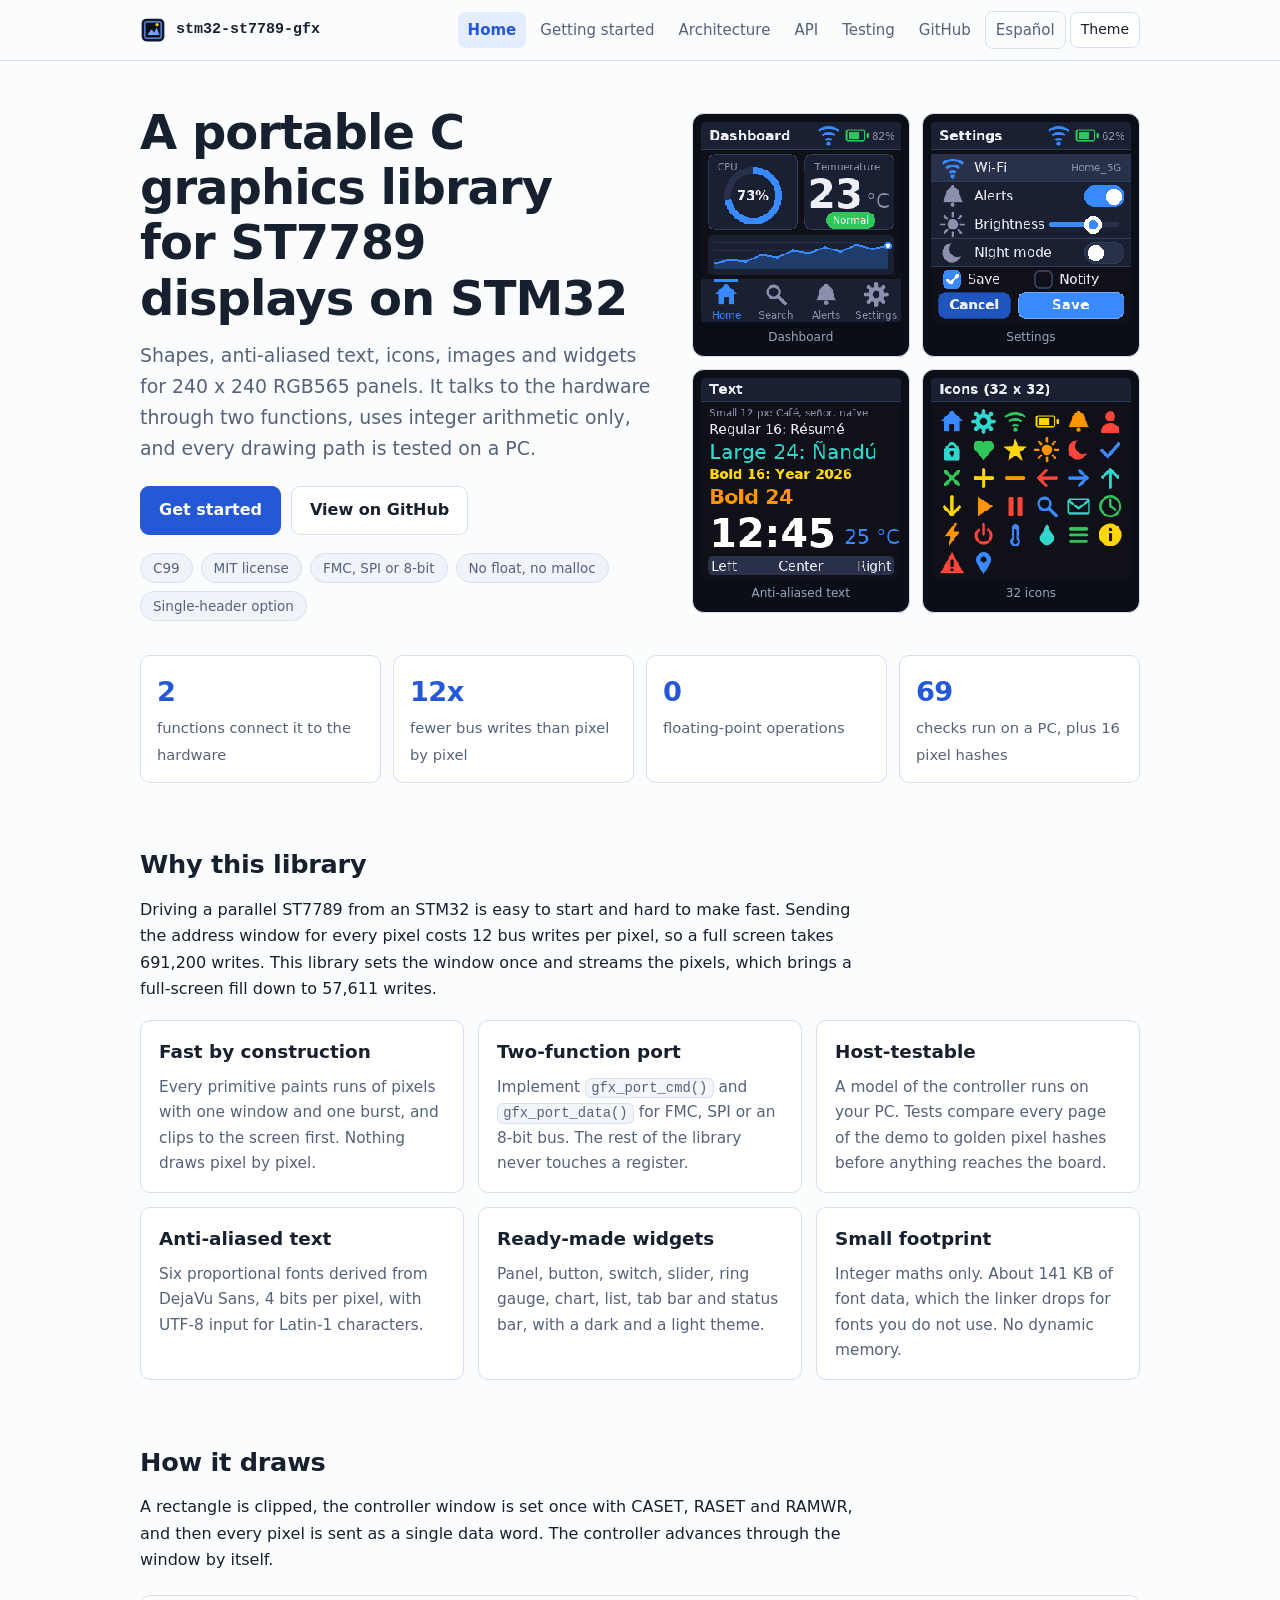
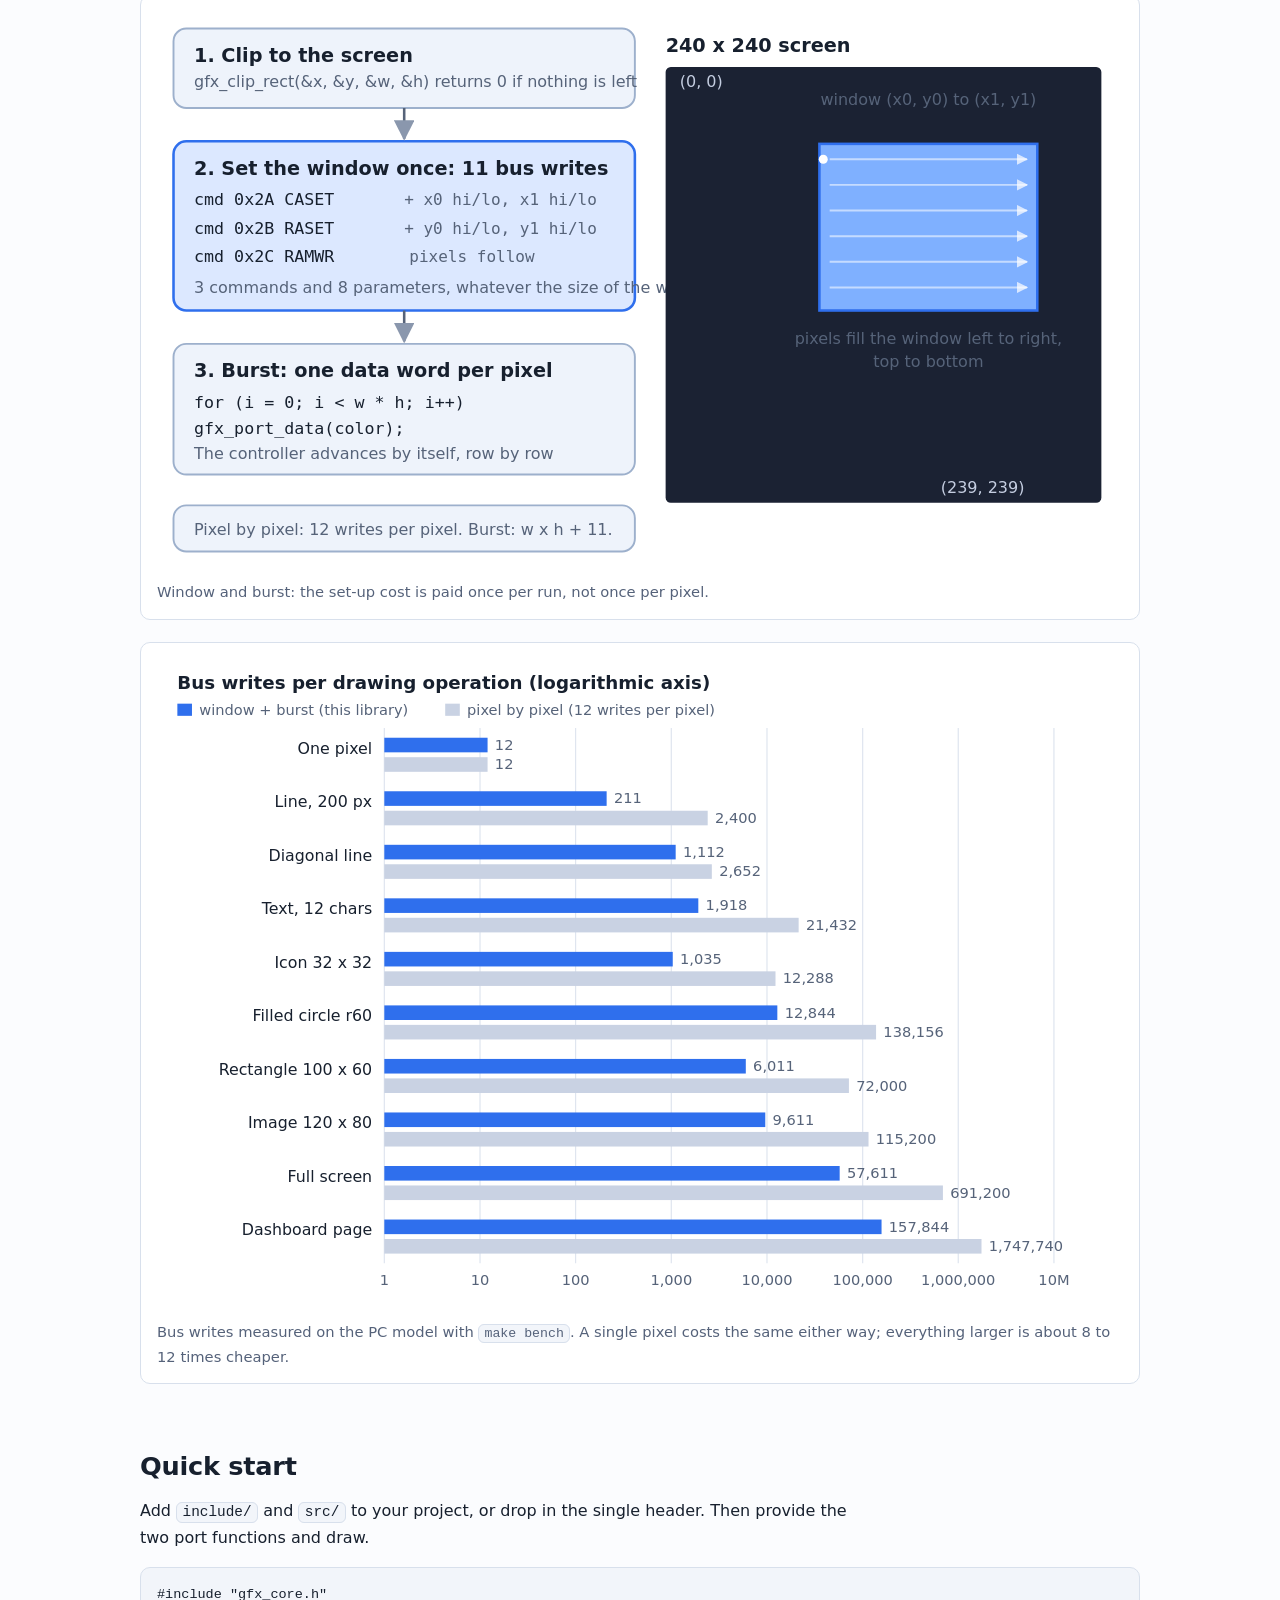
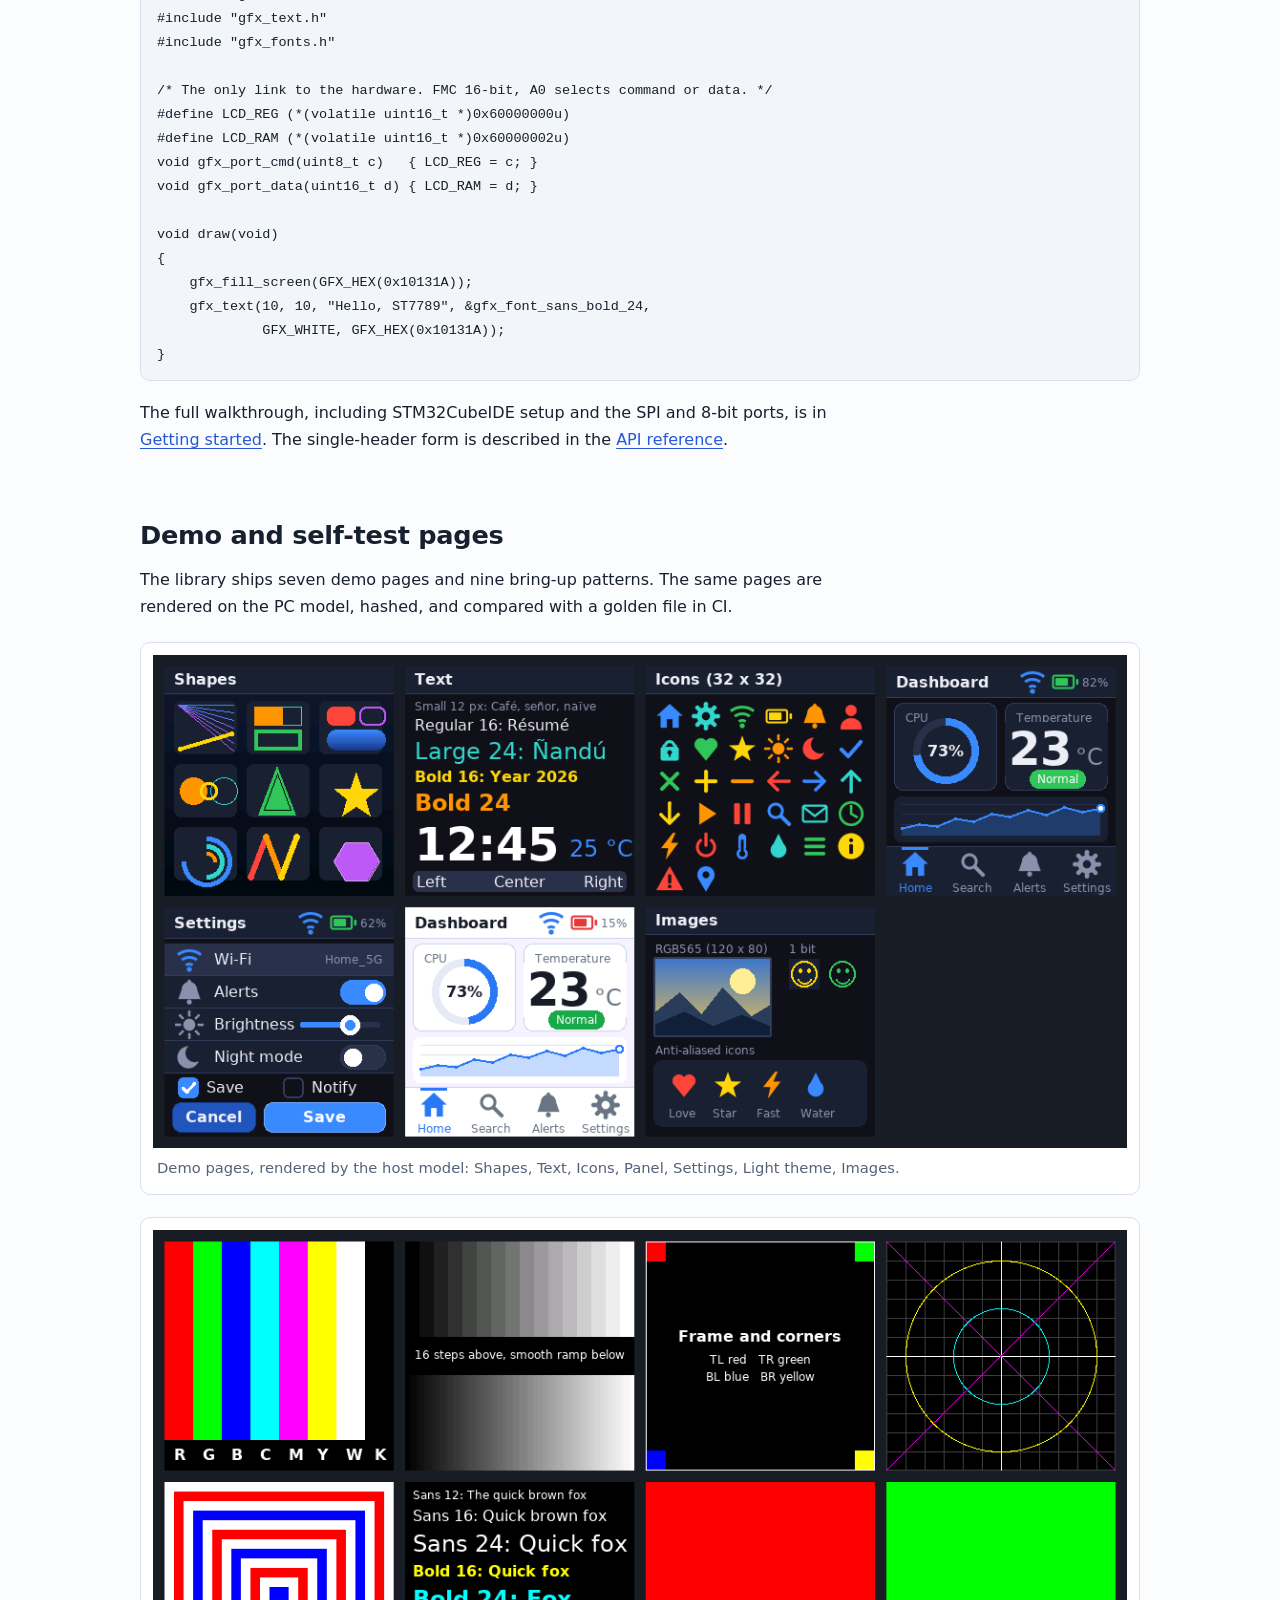
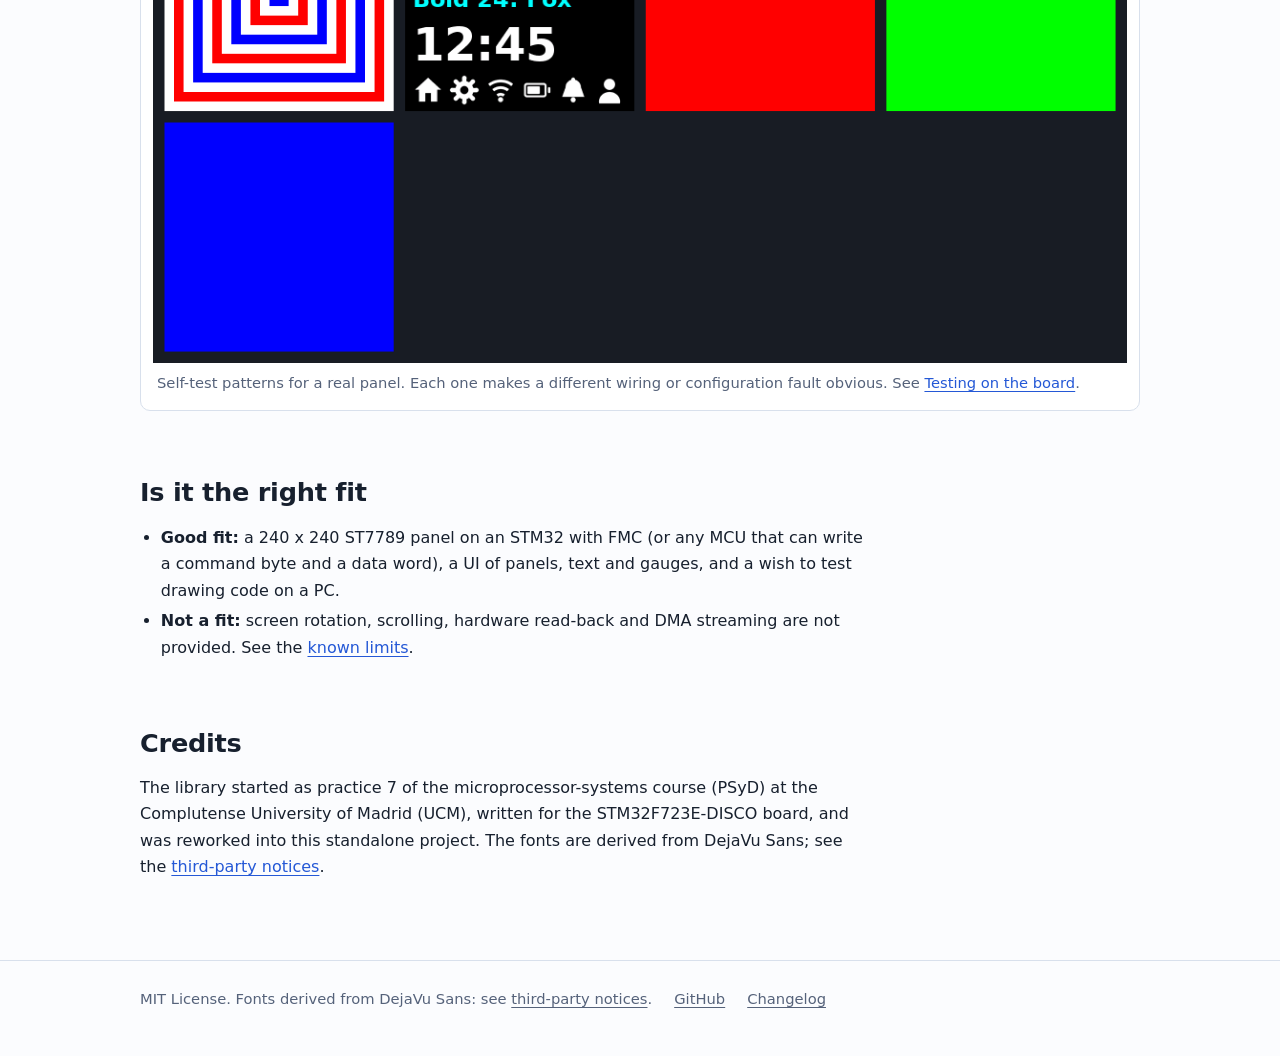
==== docs/index.html @ 598d4463 "Add generated documentation site with SEO metadata and social image Co-Authored-By: Claude Sonnet 5." ====
<!doctype html>
<html lang="en">
<head>
<meta charset="utf-8">
<meta name="viewport" content="width=device-width, initial-scale=1">
<title>STM32 ST7789 Library: Portable C Graphics for FMC LCDs | stm32-st7789-gfx</title>
<meta name="description" content="Portable C library for ST7789 displays on STM32: shapes, anti-aliased fonts, icons and widgets over FMC, SPI or 8-bit. Integer only, tested on a PC.">
<meta name="keywords" content="STM32 ST7789 library, FMC LCD driver, STM32F723E-DISCO, RGB565, embedded GUI in C, anti-aliased fonts for microcontrollers, host-testable">
<meta name="author" content="Juan Pastrana">
<meta name="color-scheme" content="light dark">
<meta name="theme-color" content="#2458d6">
<meta name="robots" content="index, follow, max-image-preview:large">
<link rel="canonical" href="https://juanp-g.github.io/stm32-st7789-gfx/">
<link rel="alternate" hreflang="en" href="https://juanp-g.github.io/stm32-st7789-gfx/">
<link rel="alternate" hreflang="es" href="https://juanp-g.github.io/stm32-st7789-gfx/es/">
<link rel="alternate" hreflang="x-default" href="https://juanp-g.github.io/stm32-st7789-gfx/">
<link rel="icon" href="favicon.svg" type="image/svg+xml">
<link rel="stylesheet" href="assets/style.css">
<meta property="og:type" content="website">
<meta property="og:site_name" content="stm32-st7789-gfx">
<meta property="og:title" content="STM32 ST7789 Library: Portable C Graphics for FMC LCDs | stm32-st7789-gfx">
<meta property="og:description" content="Portable C library for ST7789 displays on STM32: shapes, anti-aliased fonts, icons and widgets over FMC, SPI or 8-bit. Integer only, tested on a PC.">
<meta property="og:url" content="https://juanp-g.github.io/stm32-st7789-gfx/">
<meta property="og:locale" content="en_US">
<meta property="og:image" content="https://juanp-g.github.io/stm32-st7789-gfx/img/og-image.png">
<meta property="og:image:type" content="image/png">
<meta property="og:image:width" content="1200">
<meta property="og:image:height" content="630">
<meta property="og:image:alt" content="stm32-st7789-gfx: graphics for ST7789 displays on STM32, with demo screens">
<meta name="twitter:card" content="summary_large_image">
<meta name="twitter:title" content="STM32 ST7789 Library: Portable C Graphics for FMC LCDs | stm32-st7789-gfx">
<meta name="twitter:description" content="Portable C library for ST7789 displays on STM32: shapes, anti-aliased fonts, icons and widgets over FMC, SPI or 8-bit. Integer only, tested on a PC.">
<meta name="twitter:image" content="https://juanp-g.github.io/stm32-st7789-gfx/img/og-image.png">
<meta name="twitter:image:alt" content="stm32-st7789-gfx: graphics for ST7789 displays on STM32, with demo screens">
<script type="application/ld+json">
{
  "@context": "https://schema.org",
  "@type": "SoftwareSourceCode",
  "name": "stm32-st7789-gfx",
  "description": "Portable C library for ST7789 displays on STM32: shapes, anti-aliased fonts, icons and widgets over FMC, SPI or 8-bit. Integer only, tested on a PC.",
  "url": "https://juanp-g.github.io/stm32-st7789-gfx/",
  "codeRepository": "https://github.com/JuanP-G/stm32-st7789-gfx",
  "programmingLanguage": {
    "@type": "ComputerLanguage",
    "name": "C"
  },
  "runtimePlatform": "STM32 microcontrollers",
  "license": "https://opensource.org/licenses/MIT",
  "version": "1.0.0",
  "datePublished": "2026-10-29",
  "inLanguage": "en",
  "keywords": "STM32 ST7789 library, FMC LCD driver, STM32F723E-DISCO, RGB565, embedded GUI in C, anti-aliased fonts for microcontrollers, host-testable",
  "image": "https://juanp-g.github.io/stm32-st7789-gfx/img/og-image.png",
  "author": {
    "@type": "Person",
    "name": "Juan Pastrana",
    "url": "https://github.com/JuanP-G"
  },
  "about": "Graphics library for ST7789 displays on STM32 (FMC, RGB565, 240 x 240)"
}
</script>
</head>
<body>
<a class="skip" href="#main">Skip to content</a>
<header class="site-header">
  <div class="wrap">
    <a class="brand" href="index.html"><img src="favicon.svg" alt="" width="26" height="26">stm32-st7789-gfx</a>
    <nav class="nav" aria-label="Main"><a href="index.html" aria-current="page">Home</a><a href="getting-started.html">Getting started</a><a href="architecture.html">Architecture</a><a href="api.html">API</a><a href="testing.html">Testing</a><a href="https://github.com/JuanP-G/stm32-st7789-gfx">GitHub</a><a class="lang" href="es/" hreflang="es" lang="es">Español</a><button class="theme-btn" id="theme-toggle" type="button" aria-label="Toggle light or dark theme">Theme</button></nav>
  </div>
</header>
<main id="main">
  <div class="wrap">
<article><section class="hero" aria-labelledby="title">
  <div>
    <h1 id="title">A portable C graphics library for ST7789 displays on STM32</h1>
    <p class="lead">Shapes, anti-aliased text, icons, images and widgets for 240 x 240 RGB565 panels. It talks to the hardware through two functions, uses integer arithmetic only, and every drawing path is tested on a PC.</p>
    <div class="btns">
      <a class="btn primary" href="getting-started.html">Get started</a>
      <a class="btn" href="https://github.com/JuanP-G/stm32-st7789-gfx">View on GitHub</a>
    </div>
    <ul class="badges" aria-label="Key facts">
      <li>C99</li>
      <li>MIT license</li>
      <li>FMC, SPI or 8-bit</li>
      <li>No float, no malloc</li>
      <li>Single-header option</li>
    </ul>
  </div>
  <div class="shots">
    <figure class="shot"><img src="img/screens/demo_3.png" width="240" height="240" alt="Dashboard demo page with a CPU ring gauge, a temperature reading, a line chart and a tab bar"><figcaption>Dashboard</figcaption></figure>
    <figure class="shot"><img src="img/screens/demo_4.png" width="240" height="240" alt="Settings demo page with list rows, switches, a slider, check boxes and buttons"><figcaption>Settings</figcaption></figure>
    <figure class="shot"><img src="img/screens/demo_1.png" width="240" height="240" alt="Text demo page showing five anti-aliased font sizes and a large clock"><figcaption>Anti-aliased text</figcaption></figure>
    <figure class="shot"><img src="img/screens/demo_2.png" width="240" height="240" alt="Icons demo page with 32 colourful icons in a grid"><figcaption>32 icons</figcaption></figure>
  </div>
</section>

<div class="stats">
  <div class="stat"><b>2</b><span>functions connect it to the hardware</span></div>
  <div class="stat"><b>12x</b><span>fewer bus writes than pixel by pixel</span></div>
  <div class="stat"><b>0</b><span>floating-point operations</span></div>
  <div class="stat"><b>69</b><span>checks run on a PC, plus 16 pixel hashes</span></div>
</div>

<h2 id="why">Why this library</h2>
<p>Driving a parallel ST7789 from an STM32 is easy to start and hard to make fast. Sending the address window for every pixel costs 12 bus writes per pixel, so a full screen takes 691,200 writes. This library sets the window once and streams the pixels, which brings a full-screen fill down to 57,611 writes.</p>
<div class="grid">
  <div class="card"><h3>Fast by construction</h3><p>Every primitive paints runs of pixels with one window and one burst, and clips to the screen first. Nothing draws pixel by pixel.</p></div>
  <div class="card"><h3>Two-function port</h3><p>Implement <code>gfx_port_cmd()</code> and <code>gfx_port_data()</code> for FMC, SPI or an 8-bit bus. The rest of the library never touches a register.</p></div>
  <div class="card"><h3>Host-testable</h3><p>A model of the controller runs on your PC. Tests compare every page of the demo to golden pixel hashes before anything reaches the board.</p></div>
  <div class="card"><h3>Anti-aliased text</h3><p>Six proportional fonts derived from DejaVu Sans, 4 bits per pixel, with UTF-8 input for Latin-1 characters.</p></div>
  <div class="card"><h3>Ready-made widgets</h3><p>Panel, button, switch, slider, ring gauge, chart, list, tab bar and status bar, with a dark and a light theme.</p></div>
  <div class="card"><h3>Small footprint</h3><p>Integer maths only. About 141 KB of font data, which the linker drops for fonts you do not use. No dynamic memory.</p></div>
</div>

<h2 id="how">How it draws</h2>
<p>A rectangle is clipped, the controller window is set once with CASET, RASET and RAMWR, and then every pixel is sent as a single data word. The controller advances through the window by itself.</p>
<figure class="diagram">
  <img src="img/window-burst.svg" width="760" height="440" alt="Flow of window and burst drawing: clip, set the window with 11 bus writes, then stream one data word per pixel" loading="lazy">
  <figcaption>Window and burst: the set-up cost is paid once per run, not once per pixel.</figcaption>
</figure>
<figure class="diagram">
  <img src="img/writes-comparison.svg" width="800" height="540" alt="Logarithmic bar chart of bus writes per drawing operation, window and burst against pixel by pixel" loading="lazy">
  <figcaption>Bus writes measured on the PC model with <code>make bench</code>. A single pixel costs the same either way; everything larger is about 8 to 12 times cheaper.</figcaption>
</figure>

<h2 id="quickstart">Quick start</h2>
<p>Add <code>include/</code> and <code>src/</code> to your project, or drop in the single header. Then provide the two port functions and draw.</p>
<pre><code>#include "gfx_core.h"
#include "gfx_text.h"
#include "gfx_fonts.h"

/* The only link to the hardware. FMC 16-bit, A0 selects command or data. */
#define LCD_REG (*(volatile uint16_t *)0x60000000u)
#define LCD_RAM (*(volatile uint16_t *)0x60000002u)
void gfx_port_cmd(uint8_t c)   { LCD_REG = c; }
void gfx_port_data(uint16_t d) { LCD_RAM = d; }

void draw(void)
{
    gfx_fill_screen(GFX_HEX(0x10131A));
    gfx_text(10, 10, "Hello, ST7789", &amp;gfx_font_sans_bold_24,
             GFX_WHITE, GFX_HEX(0x10131A));
}</code></pre>
<p>The full walkthrough, including STM32CubeIDE setup and the SPI and 8-bit ports, is in <a href="getting-started.html">Getting started</a>. The single-header form is described in the <a href="api.html#single-header">API reference</a>.</p>

<h2 id="gallery">Demo and self-test pages</h2>
<p>The library ships seven demo pages and nine bring-up patterns. The same pages are rendered on the PC model, hashed, and compared with a golden file in CI.</p>
<figure class="diagram">
  <img src="img/screens/demo_sheet.png" width="1020" height="516" alt="Contact sheet of the seven demo pages: Shapes, Text, Icons, Panel, Settings, Light theme and Images" loading="lazy">
  <figcaption>Demo pages, rendered by the host model: Shapes, Text, Icons, Panel, Settings, Light theme, Images.</figcaption>
</figure>
<figure class="diagram">
  <img src="img/screens/selftest_sheet.png" width="1020" height="768" alt="Contact sheet of the nine self-test patterns: colour bars, gray ramp, frame and corners, grid, nested rectangles, text and icons, and solid red, green and blue" loading="lazy">
  <figcaption>Self-test patterns for a real panel. Each one makes a different wiring or configuration fault obvious. See <a href="testing.html#board">Testing on the board</a>.</figcaption>
</figure>

<h2 id="fit">Is it the right fit</h2>
<ul>
  <li><b>Good fit:</b> a 240 x 240 ST7789 panel on an STM32 with FMC (or any MCU that can write a command byte and a data word), a UI of panels, text and gauges, and a wish to test drawing code on a PC.</li>
  <li><b>Not a fit:</b> screen rotation, scrolling, hardware read-back and DMA streaming are not provided. See the <a href="getting-started.html#limits">known limits</a>.</li>
</ul>

<h2 id="credits">Credits</h2>
<p>The library started as practice 7 of the microprocessor-systems course (PSyD) at the Complutense University of Madrid (UCM), written for the STM32F723E-DISCO board, and was reworked into this standalone project. The fonts are derived from DejaVu Sans; see the <a href="https://github.com/JuanP-G/stm32-st7789-gfx/blob/main/THIRD_PARTY_NOTICES.md">third-party notices</a>.</p>
</article>
  </div>
</main>
<footer class="site-footer">
  <div class="wrap"><span>MIT License. Fonts derived from DejaVu Sans: see <a href="https://github.com/JuanP-G/stm32-st7789-gfx/blob/main/THIRD_PARTY_NOTICES.md">third-party notices</a>.</span><a href="https://github.com/JuanP-G/stm32-st7789-gfx">GitHub</a><a href="https://github.com/JuanP-G/stm32-st7789-gfx/blob/main/CHANGELOG.md">Changelog</a></div>
</footer>
<script src="assets/site.js" defer></script>
</body>
</html>
---- docs/assets/style.css ----
/* stm32-st7789-gfx documentation site. One stylesheet, no framework. */
:root {
  --bg: #fbfcfe;
  --surface: #ffffff;
  --surface2: #f0f4fa;
  --border: #d8e0ec;
  --text: #17202e;
  --dim: #55627a;
  --accent: #2458d6;
  --accent-ink: #ffffff;
  --accent-soft: #e4ecff;
  --code-bg: #f2f5fa;
  --warn: #8a4b08;
  --warn-bg: #fff4e3;
  --radius: 10px;
  --maxw: 1040px;
  --mono: ui-monospace, SFMono-Regular, Menlo, Consolas, "Liberation Mono", monospace;
  --sans: system-ui, -apple-system, "Segoe UI", Roboto, "Helvetica Neue", Arial, sans-serif;
  color-scheme: light;
}
@media (prefers-color-scheme: dark) {
  :root:not([data-theme="light"]) {
    --bg: #0e121a; --surface: #151b26; --surface2: #1b2331; --border: #29344a;
    --text: #e8edf6; --dim: #9aa7bd; --accent: #7aa8ff; --accent-ink: #0b1220;
    --accent-soft: #1b2a4a; --code-bg: #111826; --warn: #f2b36a; --warn-bg: #2f2417;
    color-scheme: dark;
  }
}
:root[data-theme="dark"] {
  --bg: #0e121a; --surface: #151b26; --surface2: #1b2331; --border: #29344a;
  --text: #e8edf6; --dim: #9aa7bd; --accent: #7aa8ff; --accent-ink: #0b1220;
  --accent-soft: #1b2a4a; --code-bg: #111826; --warn: #f2b36a; --warn-bg: #2f2417;
  color-scheme: dark;
}

* { box-sizing: border-box; }
html { scroll-behavior: smooth; scroll-padding-top: 76px; }
body {
  margin: 0; background: var(--bg); color: var(--text);
  font: 16px/1.65 var(--sans); -webkit-text-size-adjust: 100%;
}
.skip { position: absolute; left: 16px; top: -48px; background: var(--accent); color: var(--accent-ink);
  padding: 8px 14px; border-radius: 0 0 8px 8px; z-index: 50; }
.skip:focus { top: 0; }
a { color: var(--accent); text-underline-offset: 3px; }
a:hover { text-decoration-thickness: 2px; }
:focus-visible { outline: 3px solid var(--accent); outline-offset: 2px; border-radius: 4px; }

.wrap { max-width: var(--maxw); margin: 0 auto; padding: 0 20px; }

/* header */
.site-header { position: sticky; top: 0; z-index: 20; background: color-mix(in srgb, var(--bg) 88%, transparent);
  backdrop-filter: blur(10px); border-bottom: 1px solid var(--border); }
.site-header .wrap { display: flex; align-items: center; gap: 16px; min-height: 60px; flex-wrap: wrap; }
.brand { font-weight: 700; color: var(--text); text-decoration: none; display: flex; align-items: center; gap: 10px;
  font-family: var(--mono); font-size: 15px; }
.brand img { width: 26px; height: 26px; }
.nav { display: flex; gap: 4px; flex-wrap: wrap; margin-left: auto; align-items: center; }
.nav a { color: var(--dim); text-decoration: none; padding: 6px 10px; border-radius: 8px; font-size: 15px; }
.nav a:hover { background: var(--surface2); color: var(--text); }
.nav a[aria-current="page"] { color: var(--accent); background: var(--accent-soft); font-weight: 600; }
.nav .lang { border: 1px solid var(--border); }
.theme-btn { border: 1px solid var(--border); background: var(--surface); color: var(--text); border-radius: 8px;
  padding: 5px 10px; font: inherit; font-size: 14px; cursor: pointer; }
.theme-btn:hover { background: var(--surface2); }

/* typography */
main { padding: 36px 0 64px; }
h1 { font-size: clamp(2rem, 5vw, 3rem); line-height: 1.15; margin: 0 0 14px; letter-spacing: -0.02em; text-wrap: balance; }
h2 { font-size: 1.6rem; line-height: 1.25; margin: 2.6em 0 .6em; letter-spacing: -0.01em; text-wrap: balance; }
h3 { font-size: 1.15rem; margin: 1.8em 0 .4em; }
p { margin: 0 0 1em; max-width: 72ch; }
.lead { font-size: 1.18rem; color: var(--dim); max-width: 62ch; }
ul, ol { padding-left: 1.3em; max-width: 72ch; }
li { margin: .25em 0; }
code { font-family: var(--mono); font-size: .9em; background: var(--code-bg); border: 1px solid var(--border);
  padding: .1em .38em; border-radius: 6px; }
pre { background: var(--code-bg); border: 1px solid var(--border); border-radius: var(--radius); padding: 14px 16px;
  overflow-x: auto; line-height: 1.5; tab-size: 4; margin: 0 0 1.2em; }
pre code { background: none; border: 0; padding: 0; font-size: 13.5px; }
.cap { color: var(--dim); font-size: .92rem; margin: -.4em 0 1.4em; }

/* hero */
.hero { display: grid; grid-template-columns: minmax(0, 1.15fr) minmax(0, 1fr); gap: 36px; align-items: center; padding: 8px 0 12px; }
.hero .shots { display: grid; grid-template-columns: 1fr 1fr; gap: 12px; }
.shot { background: #0a0e16; border: 1px solid var(--border); border-radius: 12px; padding: 8px; margin: 0; }
.shot img { display: block; width: 100%; height: auto; image-rendering: pixelated; border-radius: 4px; }
.shot figcaption { color: #9aa7bd; font-size: 12px; text-align: center; padding-top: 6px; }
.btns { display: flex; flex-wrap: wrap; gap: 10px; margin: 22px 0 6px; }
.btn { display: inline-block; padding: 10px 18px; border-radius: 9px; text-decoration: none; font-weight: 600;
  border: 1px solid var(--border); color: var(--text); background: var(--surface); }
.btn:hover { background: var(--surface2); }
.btn.primary { background: var(--accent); color: var(--accent-ink); border-color: var(--accent); }
.btn.primary:hover { filter: brightness(1.08); }
.badges { display: flex; flex-wrap: wrap; gap: 8px; padding: 0; list-style: none; margin: 18px 0 0; }
.badges li { margin: 0; background: var(--surface2); border: 1px solid var(--border); border-radius: 999px;
  padding: 3px 12px; font-size: 13.5px; color: var(--dim); }

/* cards and grids */
.grid { display: grid; grid-template-columns: repeat(auto-fit, minmax(240px, 1fr)); gap: 14px; margin: 18px 0; }
.card { background: var(--surface); border: 1px solid var(--border); border-radius: var(--radius); padding: 16px 18px; }
.card h3 { margin-top: 0; }
.card p { margin-bottom: 0; color: var(--dim); font-size: .96rem; }
.stats { display: grid; grid-template-columns: repeat(auto-fit, minmax(150px, 1fr)); gap: 12px; margin: 22px 0; }
.stat { background: var(--surface); border: 1px solid var(--border); border-radius: var(--radius); padding: 14px 16px; }
.stat b { display: block; font-size: 1.7rem; letter-spacing: -0.02em; color: var(--accent); }
.stat span { color: var(--dim); font-size: .92rem; }

/* figures */
figure.diagram { margin: 22px 0; background: var(--surface); border: 1px solid var(--border); border-radius: var(--radius); padding: 12px; }
figure.diagram img { display: block; width: 100%; height: auto; }
figure.diagram figcaption { color: var(--dim); font-size: .92rem; padding: 8px 4px 2px; }

/* tables */
.tablewrap { overflow-x: auto; margin: 0 0 1.4em; border: 1px solid var(--border); border-radius: var(--radius); background: var(--surface); }
table { border-collapse: collapse; width: 100%; font-size: .94rem; }
th, td { text-align: left; padding: 9px 13px; border-bottom: 1px solid var(--border); vertical-align: top; }
th { background: var(--surface2); font-weight: 600; white-space: nowrap; }
tr:last-child td { border-bottom: 0; }
td code { white-space: nowrap; }

.note { background: var(--warn-bg); border: 1px solid color-mix(in srgb, var(--warn) 40%, transparent); color: var(--text);
  border-radius: var(--radius); padding: 12px 16px; margin: 0 0 1.4em; max-width: 72ch; }
.note b:first-child { color: var(--warn); }

/* page layout with table of contents */
.doc { display: grid; grid-template-columns: minmax(0, 1fr) 220px; gap: 40px; align-items: start; }
.toc { position: sticky; top: 84px; font-size: .92rem; border-left: 2px solid var(--border); padding-left: 14px; }
.toc b { display: block; margin-bottom: 6px; color: var(--dim); font-size: .8rem; text-transform: uppercase; letter-spacing: .06em; }
.toc a { display: block; padding: 3px 0; color: var(--dim); text-decoration: none; }
.toc a:hover { color: var(--accent); }

/* footer */
.site-footer { border-top: 1px solid var(--border); padding: 26px 0 40px; color: var(--dim); font-size: .92rem; }
.site-footer .wrap { display: flex; flex-wrap: wrap; gap: 8px 22px; }
.site-footer a { color: var(--dim); }

@media (max-width: 860px) {
  .hero, .doc { grid-template-columns: minmax(0, 1fr); }
  .toc { display: none; }
  .nav { margin-left: 0; }
  main { padding-top: 24px; }
}
@media (prefers-reduced-motion: reduce) { html { scroll-behavior: auto; } }
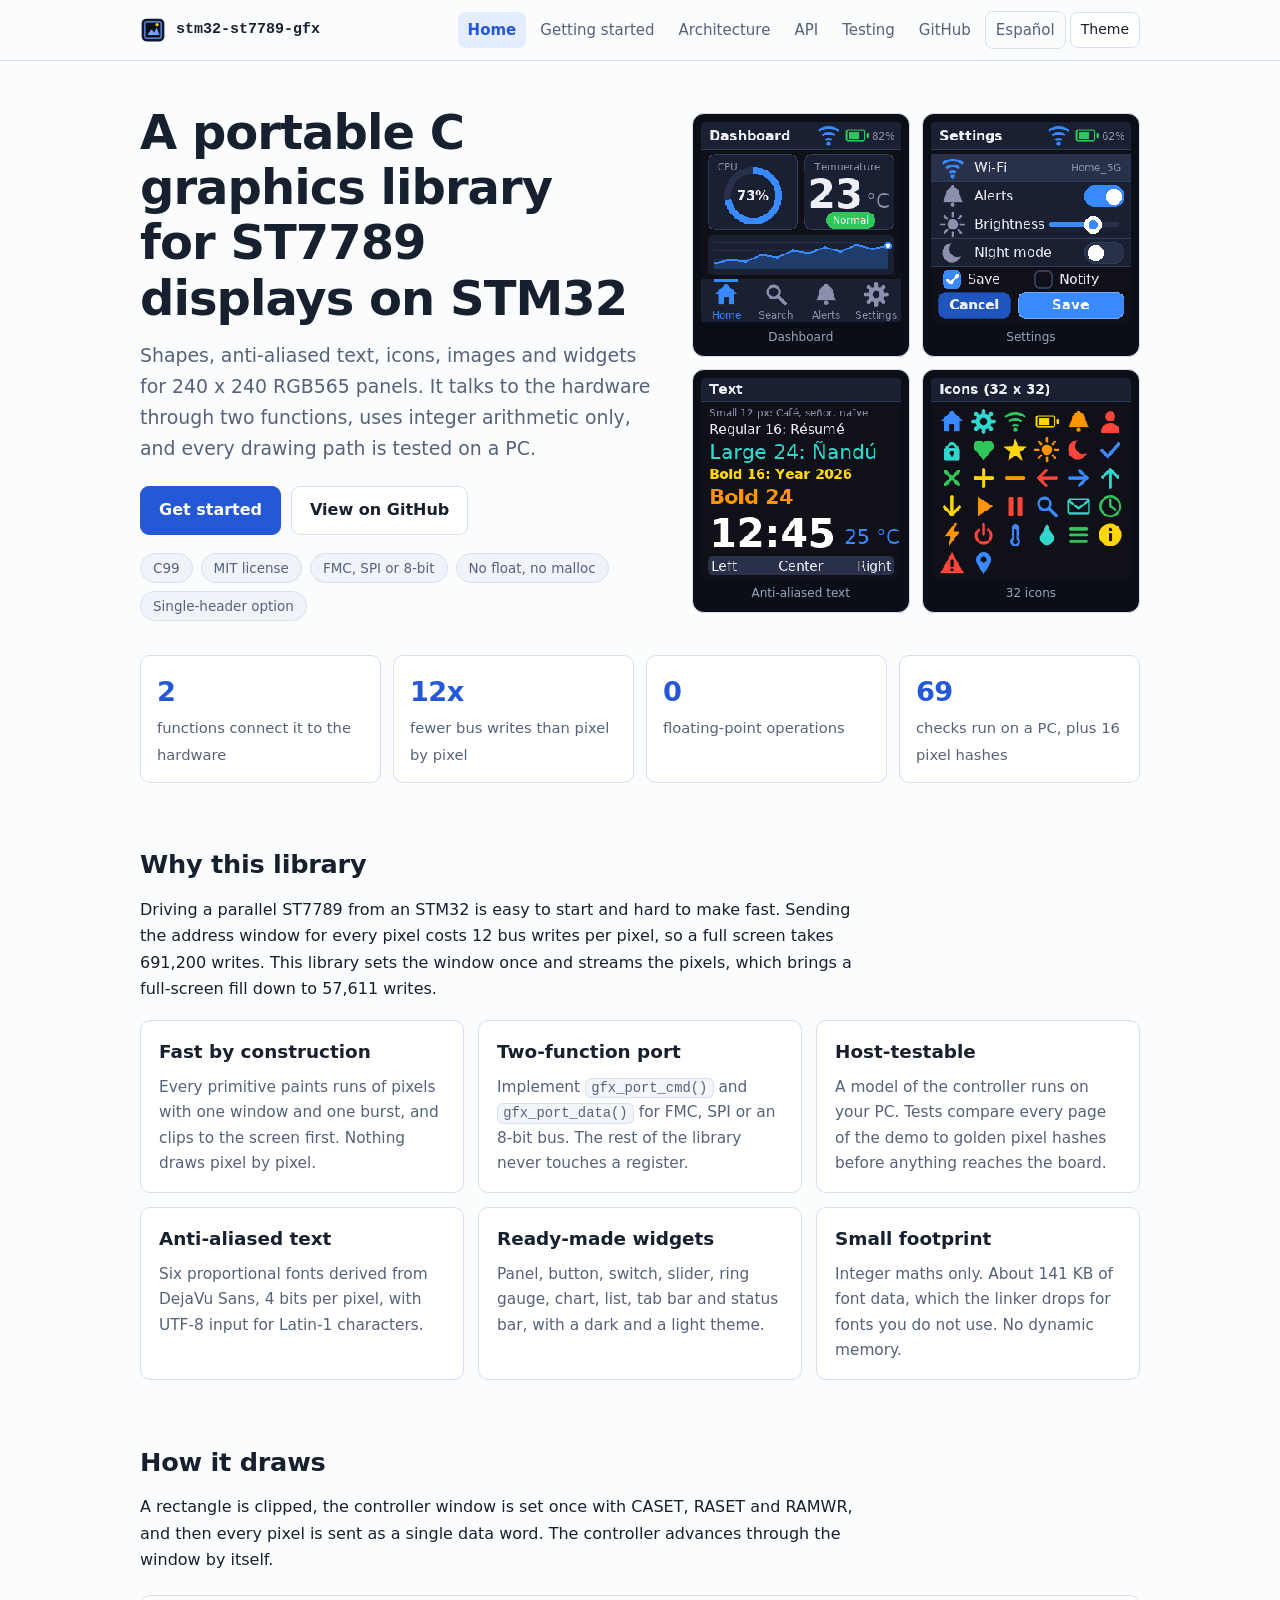
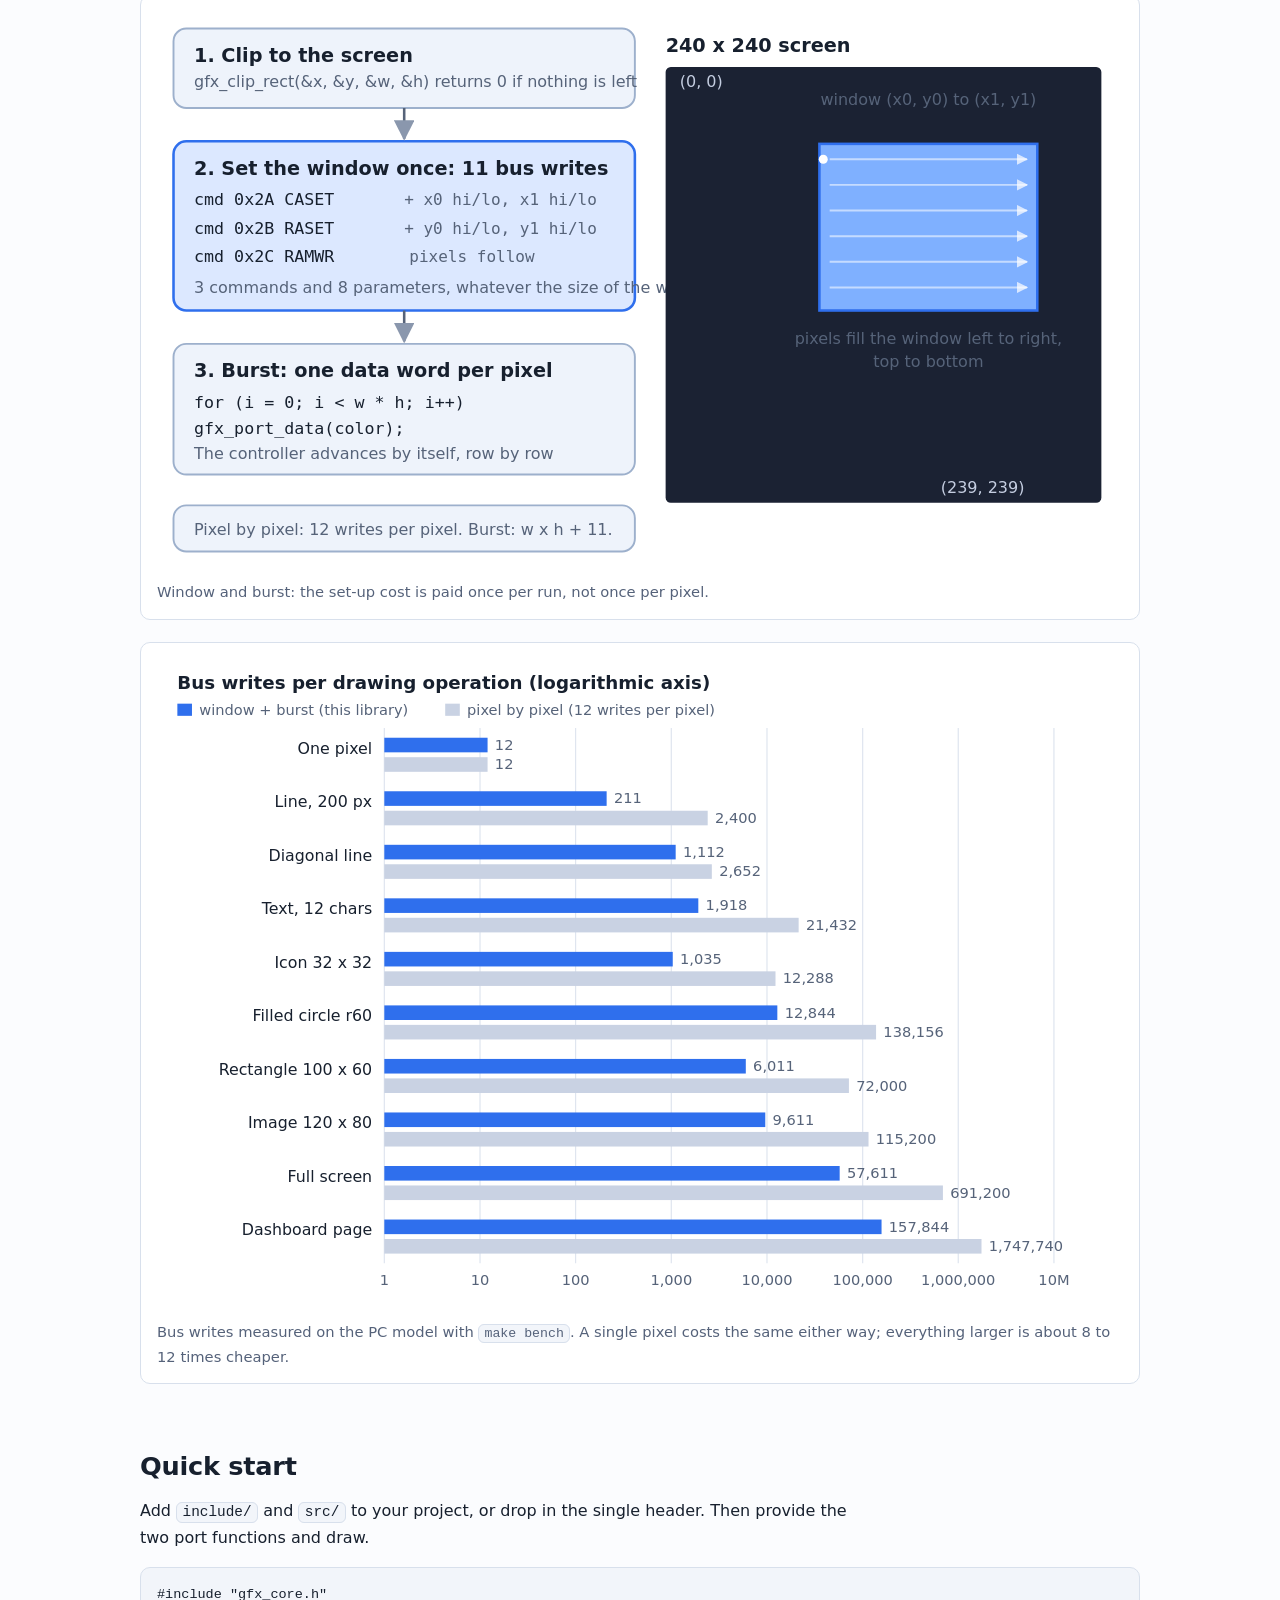
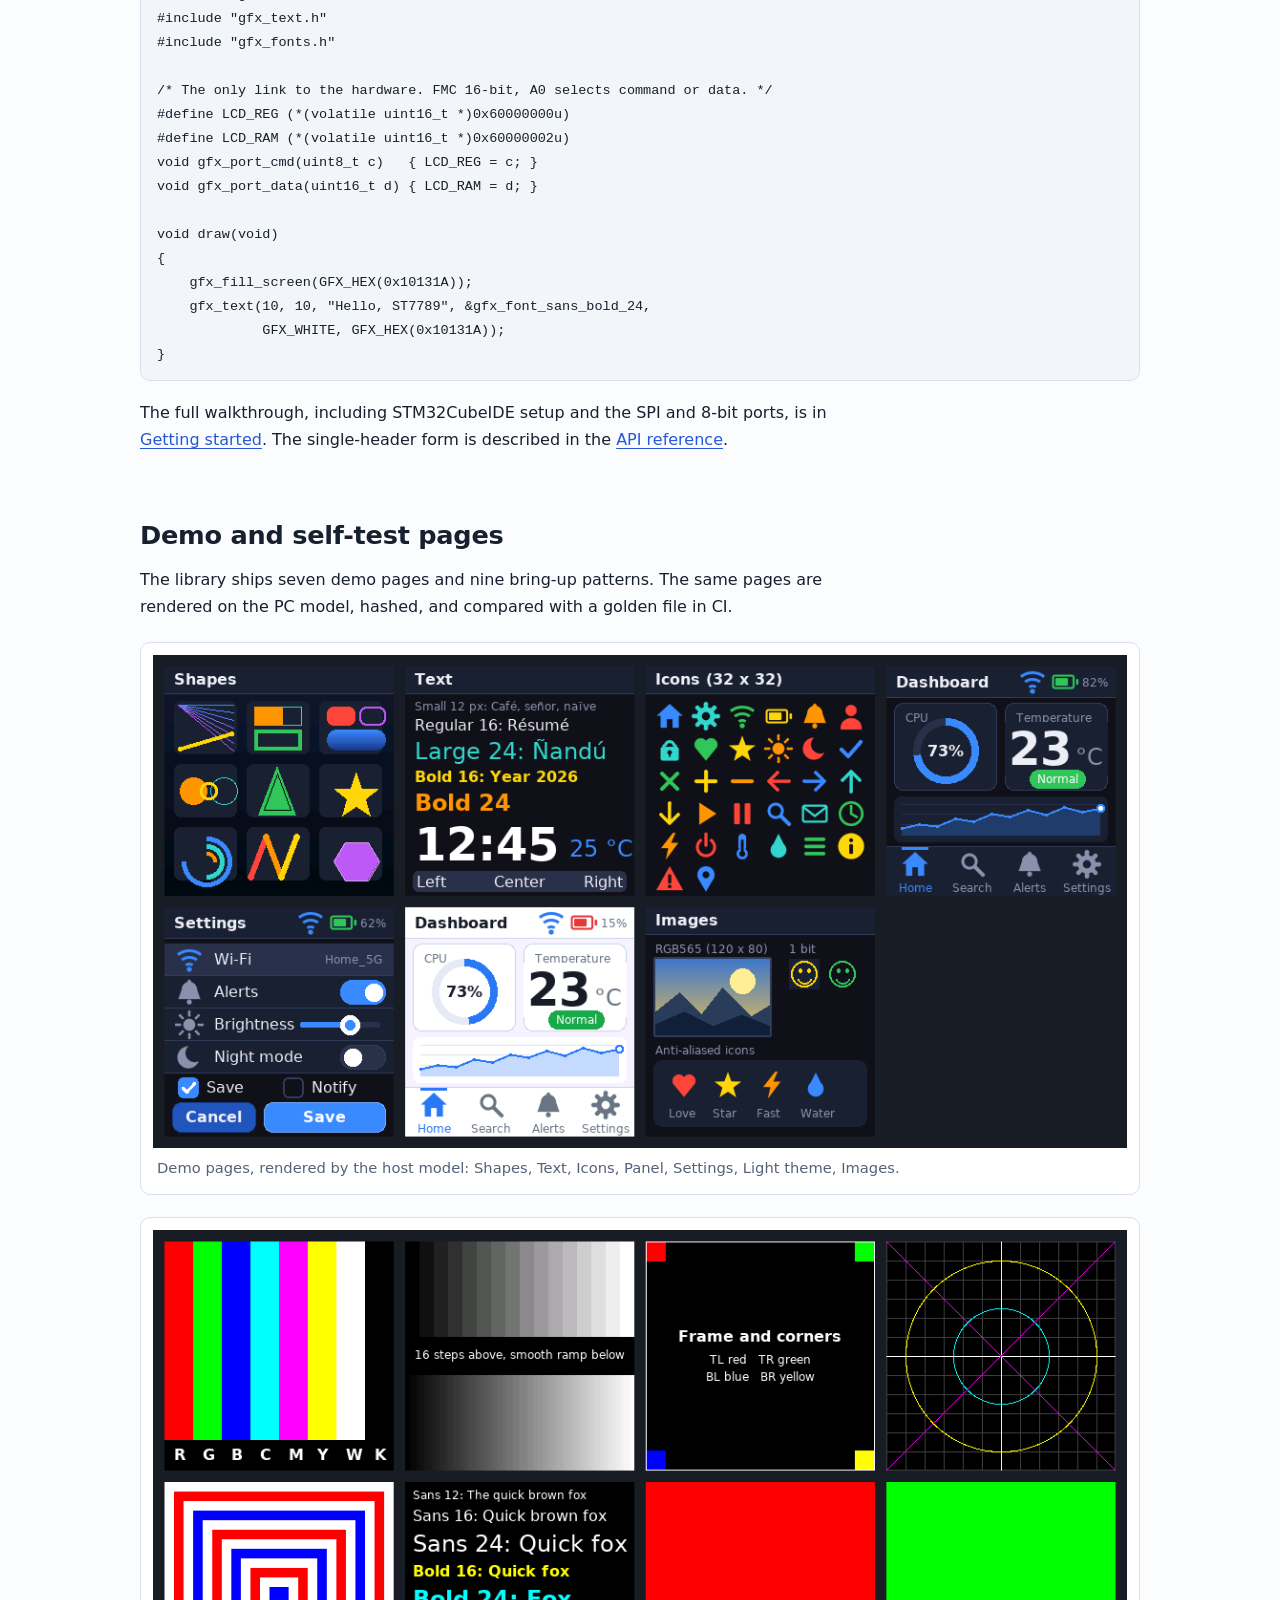
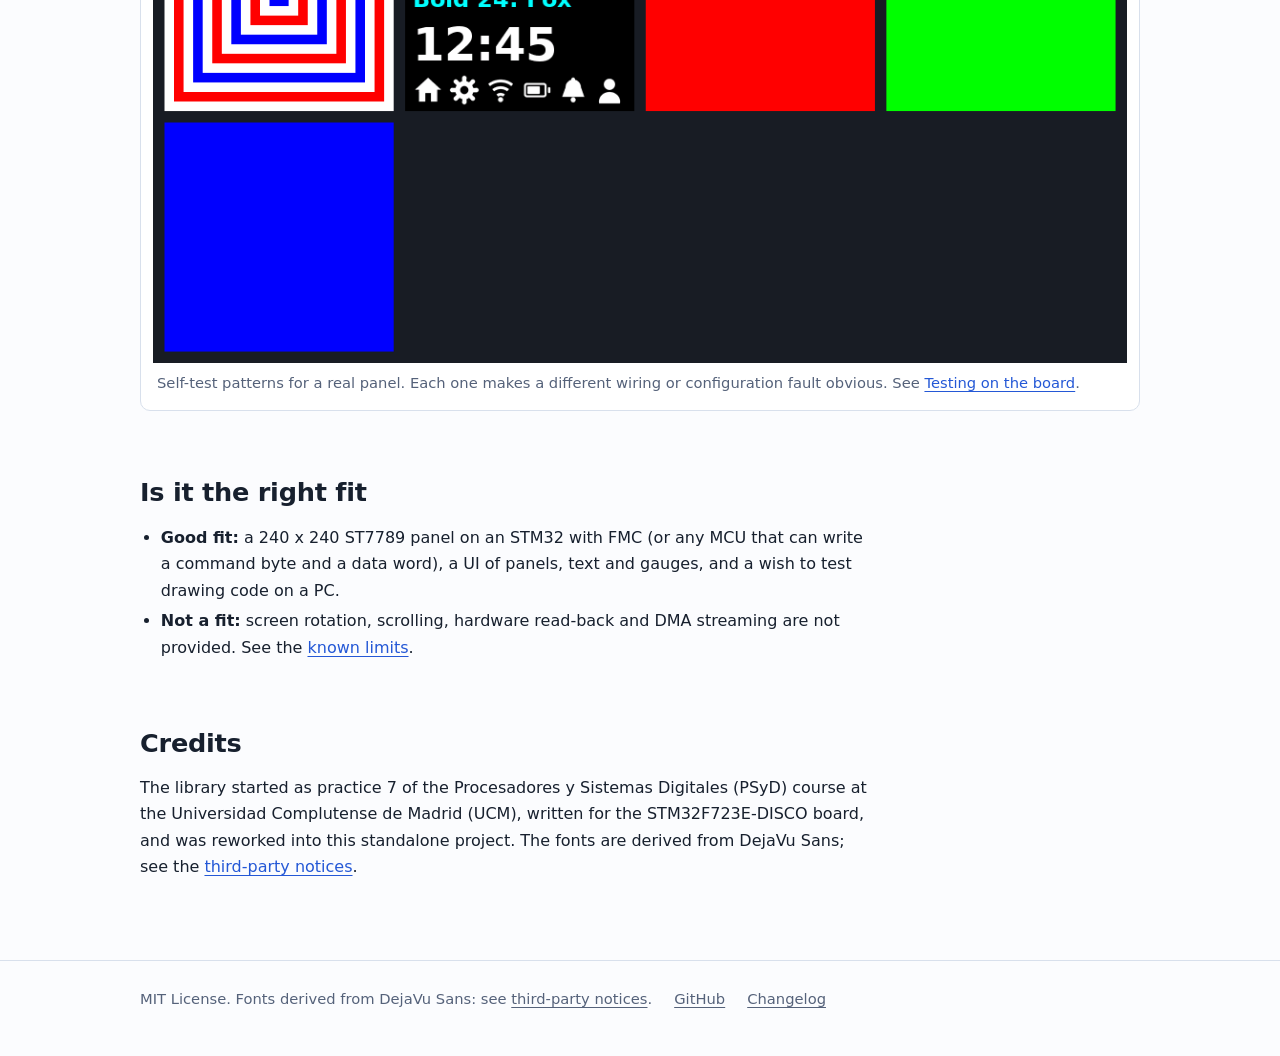
==== commit bf84dad6: "Use the full course name in the credits Co-Authored-By: Claude Sonnet 5.5 <noreply@anthropic.com>" ====
--- a/docs/index.html
+++ b/docs/index.html
@@ -161,7 +161,7 @@
 </ul>
 
 <h2 id="credits">Credits</h2>
-<p>The library started as practice 7 of the microprocessor-systems course (PSyD) at the Complutense University of Madrid (UCM), written for the STM32F723E-DISCO board, and was reworked into this standalone project. The fonts are derived from DejaVu Sans; see the <a href="https://github.com/JuanP-G/stm32-st7789-gfx/blob/main/THIRD_PARTY_NOTICES.md">third-party notices</a>.</p>
+<p>The library started as practice 7 of the Procesadores y Sistemas Digitales (PSyD) course at the Universidad Complutense de Madrid (UCM), written for the STM32F723E-DISCO board, and was reworked into this standalone project. The fonts are derived from DejaVu Sans; see the <a href="https://github.com/JuanP-G/stm32-st7789-gfx/blob/main/THIRD_PARTY_NOTICES.md">third-party notices</a>.</p>
 </article>
   </div>
 </main>
